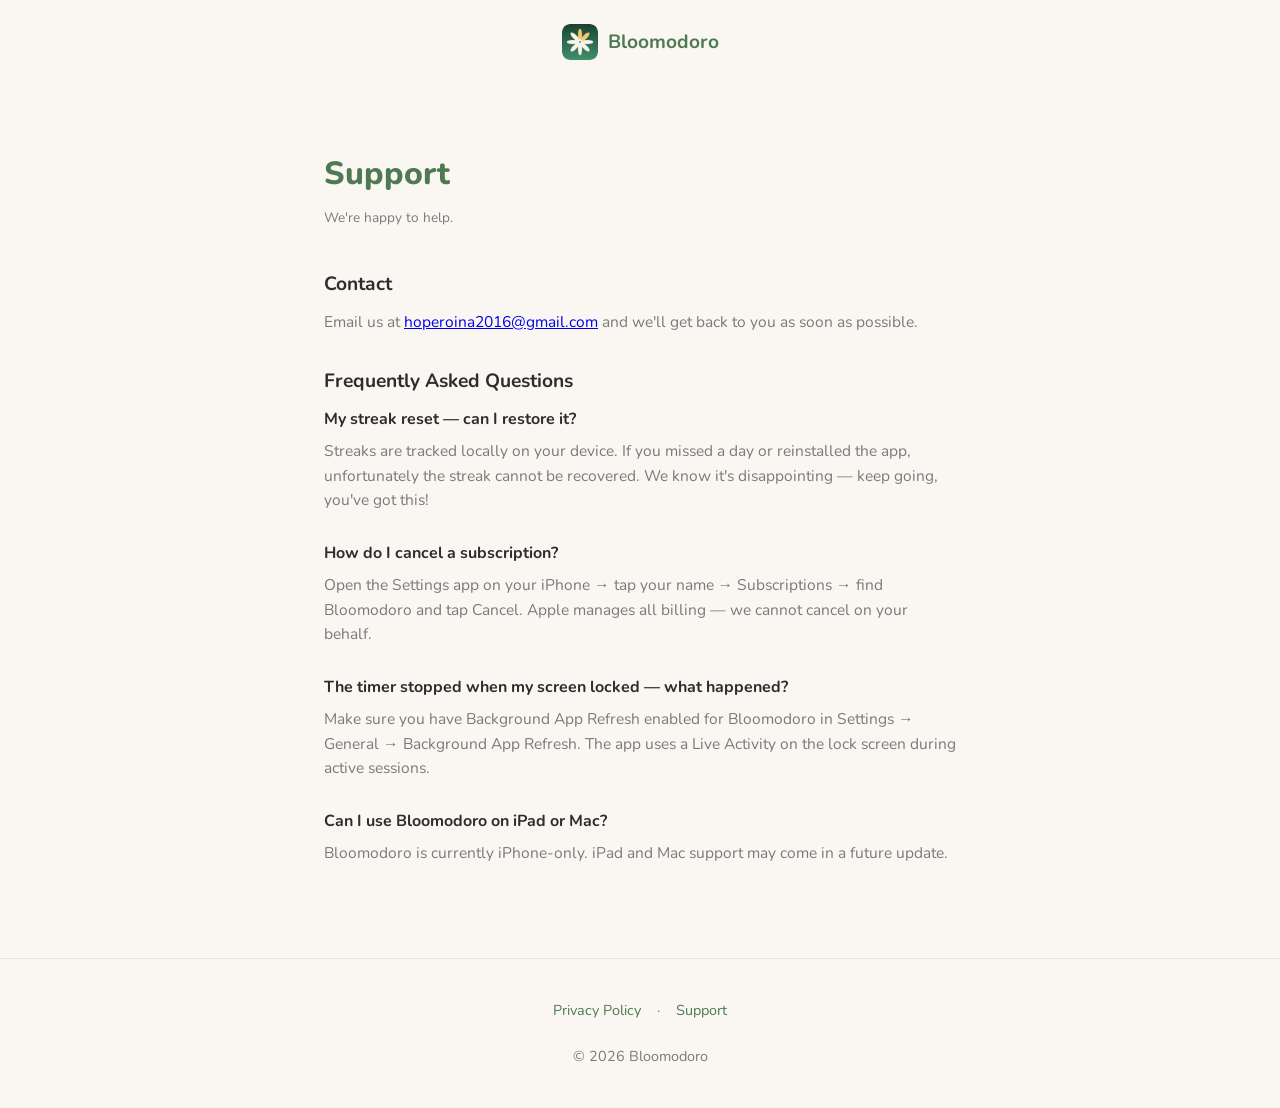
==== support.html @ 2786fcb5 "feat: add support page" ====
<!DOCTYPE html>
<html lang="en">
<head>
  <meta charset="UTF-8" />
  <meta name="viewport" content="width=device-width, initial-scale=1.0" />
  <title>Support — Bloomodoro</title>
  <link rel="icon" type="image/png" href="assets/app-icon.png" />
  <link rel="preconnect" href="https://fonts.googleapis.com" />
  <link rel="preconnect" href="https://fonts.gstatic.com" crossorigin />
  <link href="https://fonts.googleapis.com/css2?family=Nunito:wght@400;600;700;800&display=swap" rel="stylesheet" />
  <link rel="stylesheet" href="assets/style.css" />
</head>
<body>

  <header>
    <div class="container">
      <div class="logo">
        <img src="assets/app-icon.png" alt="Bloomodoro icon" />
        <a href="index.html" style="color: inherit; text-decoration: none;">Bloomodoro</a>
      </div>
    </div>
  </header>

  <div class="page-content">
    <h1>Support</h1>
    <p class="updated">We're happy to help.</p>

    <h2>Contact</h2>
    <p>Email us at <a href="mailto:hoperoina2016@gmail.com">hoperoina2016@gmail.com</a> and we'll get back to you as soon as possible.</p>

    <h2>Frequently Asked Questions</h2>

    <div class="faq-item">
      <h3>My streak reset — can I restore it?</h3>
      <p>Streaks are tracked locally on your device. If you missed a day or reinstalled the app, unfortunately the streak cannot be recovered. We know it's disappointing — keep going, you've got this!</p>
    </div>

    <div class="faq-item">
      <h3>How do I cancel a subscription?</h3>
      <p>Open the Settings app on your iPhone → tap your name → Subscriptions → find Bloomodoro and tap Cancel. Apple manages all billing — we cannot cancel on your behalf.</p>
    </div>

    <div class="faq-item">
      <h3>The timer stopped when my screen locked — what happened?</h3>
      <p>Make sure you have Background App Refresh enabled for Bloomodoro in Settings → General → Background App Refresh. The app uses a Live Activity on the lock screen during active sessions.</p>
    </div>

    <div class="faq-item">
      <h3>Can I use Bloomodoro on iPad or Mac?</h3>
      <p>Bloomodoro is currently iPhone-only. iPad and Mac support may come in a future update.</p>
    </div>
  </div>

  <footer>
    <div class="container">
      <a href="privacy.html">Privacy Policy</a>
      <span class="sep">·</span>
      <a href="support.html">Support</a>
      <br /><br />
      © 2026 Bloomodoro
    </div>
  </footer>

</body>
</html>
---- assets/style.css ----
/* Design tokens */
:root {
  --bg: #FAF7F2;
  --accent: #6A9E6F;
  --accent-dark: #4E7A53;
  --text: #2D2D2D;
  --text-muted: #7A7A7A;
  --card-bg: #FFFFFF;
  --radius: 16px;
  --max-width: 860px;
}

/* Reset */
*, *::before, *::after { box-sizing: border-box; margin: 0; padding: 0; }

body {
  font-family: 'Nunito', sans-serif;
  background: var(--bg);
  color: var(--text);
  line-height: 1.6;
}

/* Layout */
.container {
  max-width: var(--max-width);
  margin: 0 auto;
  padding: 0 24px;
}

/* Header */
header {
  padding: 24px 0;
  text-align: center;
}

header .logo {
  display: flex;
  align-items: center;
  justify-content: center;
  gap: 10px;
  font-size: 1.2rem;
  font-weight: 700;
  color: var(--accent-dark);
}

header .logo img {
  width: 36px;
  height: 36px;
  border-radius: 8px;
}

/* Hero */
.hero {
  text-align: center;
  padding: 64px 0 80px;
}

.hero img {
  width: 120px;
  height: 120px;
  border-radius: 26px;
  box-shadow: 0 8px 32px rgba(106, 158, 111, 0.25);
  margin-bottom: 24px;
}

.hero h1 {
  font-size: 2.8rem;
  font-weight: 800;
  color: var(--accent-dark);
  margin-bottom: 12px;
}

.hero p {
  font-size: 1.2rem;
  color: var(--text-muted);
  margin-bottom: 36px;
}

.btn-appstore {
  display: inline-block;
  background: var(--accent);
  color: #fff;
  padding: 14px 32px;
  border-radius: 50px;
  font-size: 1rem;
  font-weight: 700;
  text-decoration: none;
  transition: background 0.2s;
}

.btn-appstore:hover { background: var(--accent-dark); }

/* Features */
.features {
  padding: 64px 0;
}

.features h2, .how h2 {
  text-align: center;
  font-size: 1.8rem;
  font-weight: 800;
  margin-bottom: 40px;
  color: var(--accent-dark);
}

.feature-grid {
  display: grid;
  grid-template-columns: repeat(auto-fit, minmax(220px, 1fr));
  gap: 24px;
}

.feature-card {
  background: var(--card-bg);
  border-radius: var(--radius);
  padding: 32px 24px;
  text-align: center;
  box-shadow: 0 2px 12px rgba(0, 0, 0, 0.06);
}

.feature-card .icon { font-size: 2.4rem; margin-bottom: 16px; }
.feature-card h3 { font-size: 1.1rem; font-weight: 700; margin-bottom: 8px; }
.feature-card p { font-size: 0.95rem; color: var(--text-muted); }

/* How it works */
.how {
  padding: 64px 0;
}

.steps {
  display: flex;
  flex-direction: column;
  gap: 0;
  max-width: 480px;
  margin: 0 auto;
}

.step {
  display: flex;
  align-items: flex-start;
  gap: 20px;
  padding: 20px 0;
  position: relative;
}

.step:not(:last-child)::after {
  content: '';
  position: absolute;
  left: 19px;
  top: 52px;
  width: 2px;
  height: calc(100% - 32px);
  background: #D4E8D5;
}

.step-num {
  flex-shrink: 0;
  width: 40px;
  height: 40px;
  border-radius: 50%;
  background: var(--accent);
  color: #fff;
  font-weight: 800;
  font-size: 1rem;
  display: flex;
  align-items: center;
  justify-content: center;
}

.step-text h3 { font-size: 1rem; font-weight: 700; margin-bottom: 4px; }
.step-text p { font-size: 0.9rem; color: var(--text-muted); }

/* Footer */
footer {
  text-align: center;
  padding: 40px 0;
  font-size: 0.9rem;
  color: var(--text-muted);
  border-top: 1px solid #EAE5DE;
}

footer a {
  color: var(--accent-dark);
  text-decoration: none;
  margin: 0 8px;
}

footer a:hover { text-decoration: underline; }
footer .sep { margin: 0 4px; }

/* Inner pages */
.page-content {
  max-width: 680px;
  margin: 0 auto;
  padding: 64px 24px;
}

.page-content h1 {
  font-size: 2rem;
  font-weight: 800;
  color: var(--accent-dark);
  margin-bottom: 8px;
}

.page-content .updated {
  font-size: 0.85rem;
  color: var(--text-muted);
  margin-bottom: 40px;
}

.page-content h2 {
  font-size: 1.2rem;
  font-weight: 700;
  margin: 32px 0 10px;
  color: var(--text);
}

.page-content p, .page-content li {
  font-size: 0.97rem;
  color: var(--text-muted);
  margin-bottom: 10px;
}

.page-content ul { padding-left: 20px; }

.faq-item { margin-bottom: 28px; }
.faq-item h3 { font-size: 1rem; font-weight: 700; margin-bottom: 6px; }

/* Responsive */
@media (max-width: 600px) {
  .hero h1 { font-size: 2rem; }
  .feature-grid { grid-template-columns: 1fr; }
}
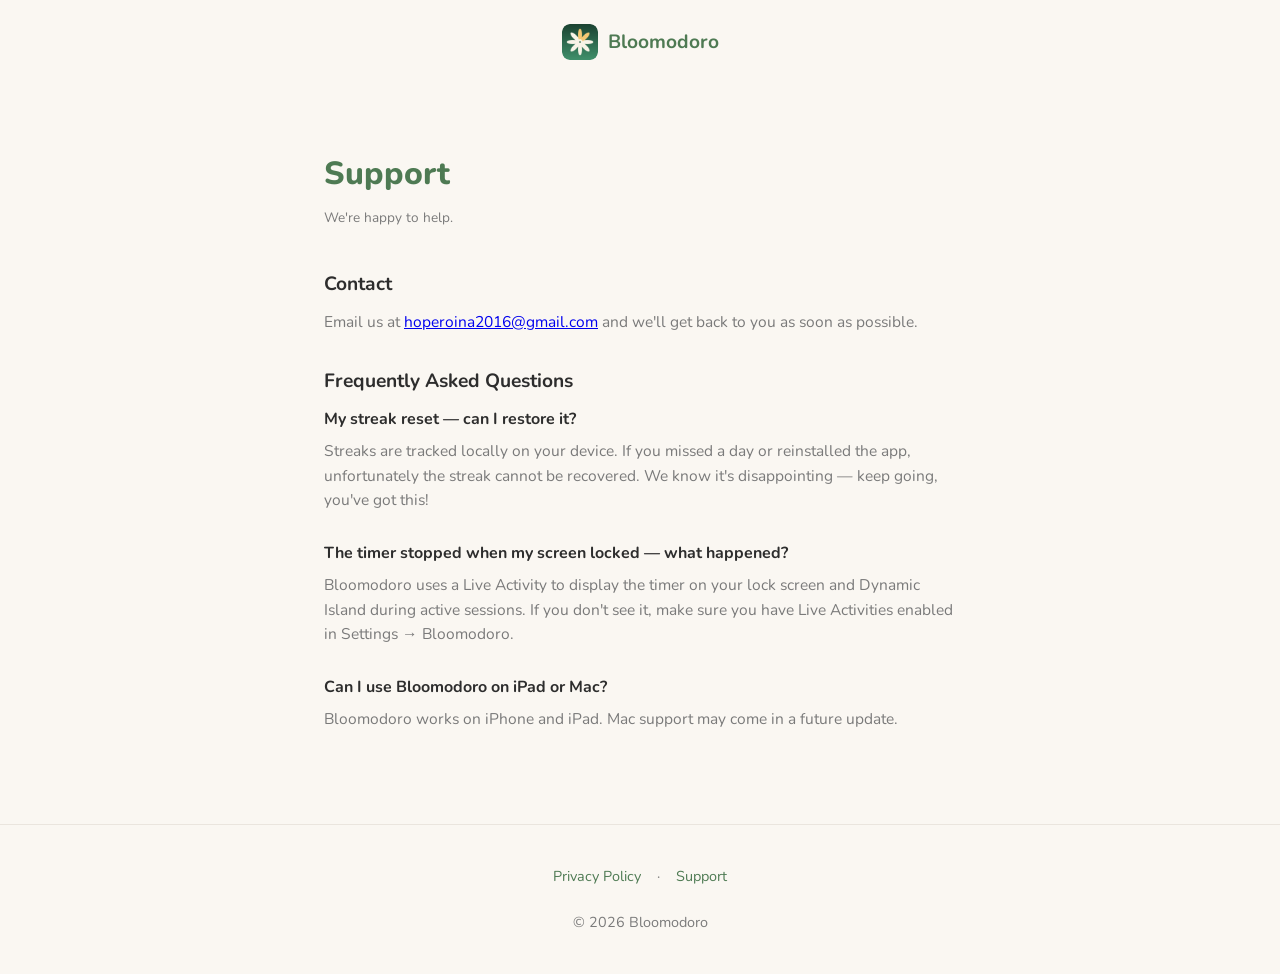
==== commit 4fe0d9bb: "fix: update support and privacy pages to match current app state - Remove subscription FAQ (subscrip" ====
--- a/support.html
+++ b/support.html
@@ -36,18 +36,13 @@
     </div>
 
     <div class="faq-item">
-      <h3>How do I cancel a subscription?</h3>
-      <p>Open the Settings app on your iPhone → tap your name → Subscriptions → find Bloomodoro and tap Cancel. Apple manages all billing — we cannot cancel on your behalf.</p>
-    </div>
-
-    <div class="faq-item">
       <h3>The timer stopped when my screen locked — what happened?</h3>
-      <p>Make sure you have Background App Refresh enabled for Bloomodoro in Settings → General → Background App Refresh. The app uses a Live Activity on the lock screen during active sessions.</p>
+      <p>Bloomodoro uses a Live Activity to display the timer on your lock screen and Dynamic Island during active sessions. If you don't see it, make sure you have Live Activities enabled in Settings → Bloomodoro.</p>
     </div>
 
     <div class="faq-item">
       <h3>Can I use Bloomodoro on iPad or Mac?</h3>
-      <p>Bloomodoro is currently iPhone-only. iPad and Mac support may come in a future update.</p>
+      <p>Bloomodoro works on iPhone and iPad. Mac support may come in a future update.</p>
     </div>
   </div>
 
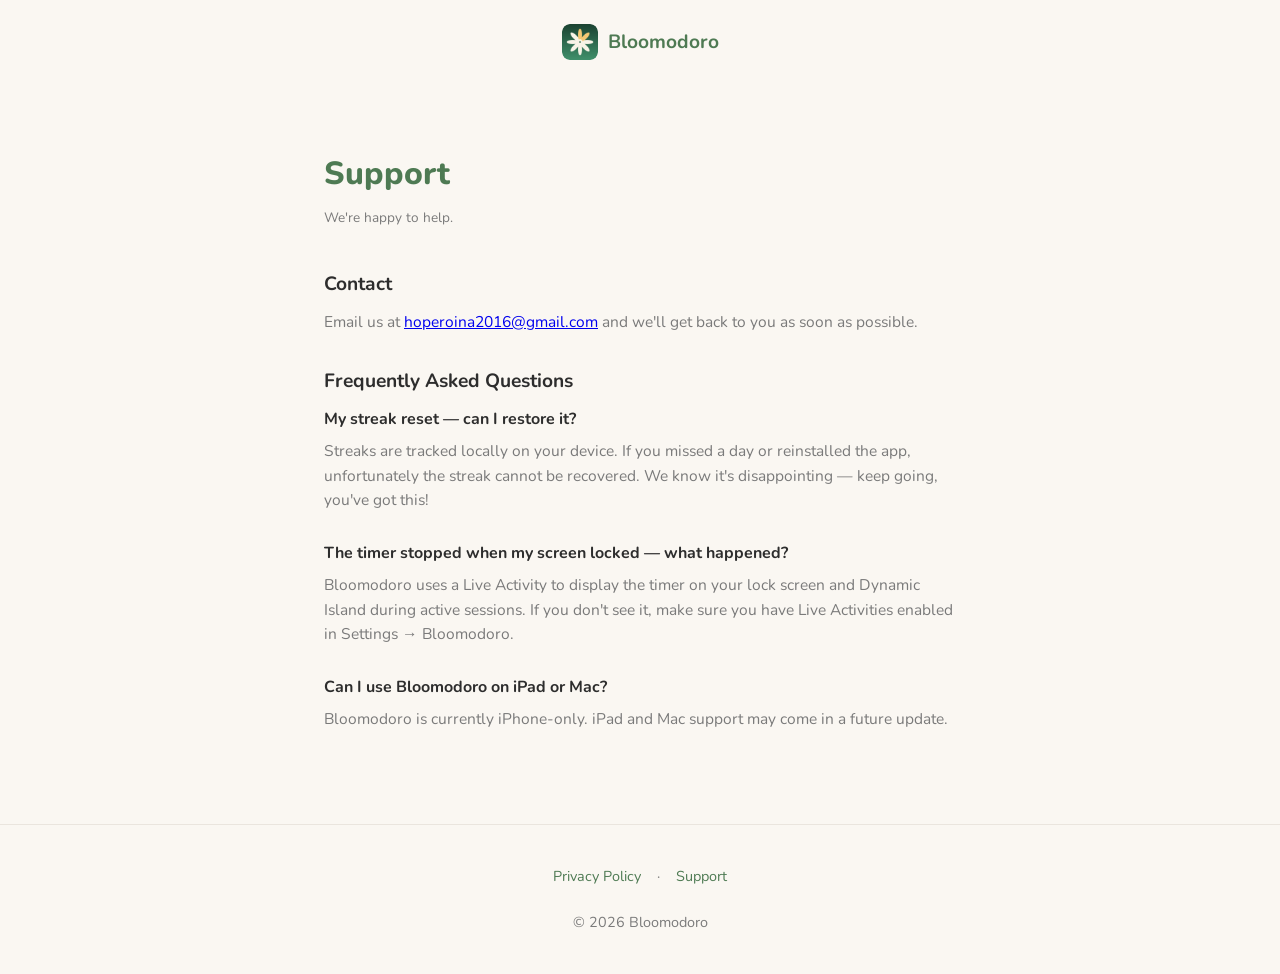
==== commit 3c070611: "fix: revert iPad support claim, app is iPhone-only" ====
--- a/support.html
+++ b/support.html
@@ -42,7 +42,7 @@
 
     <div class="faq-item">
       <h3>Can I use Bloomodoro on iPad or Mac?</h3>
-      <p>Bloomodoro works on iPhone and iPad. Mac support may come in a future update.</p>
+      <p>Bloomodoro is currently iPhone-only. iPad and Mac support may come in a future update.</p>
     </div>
   </div>
 
